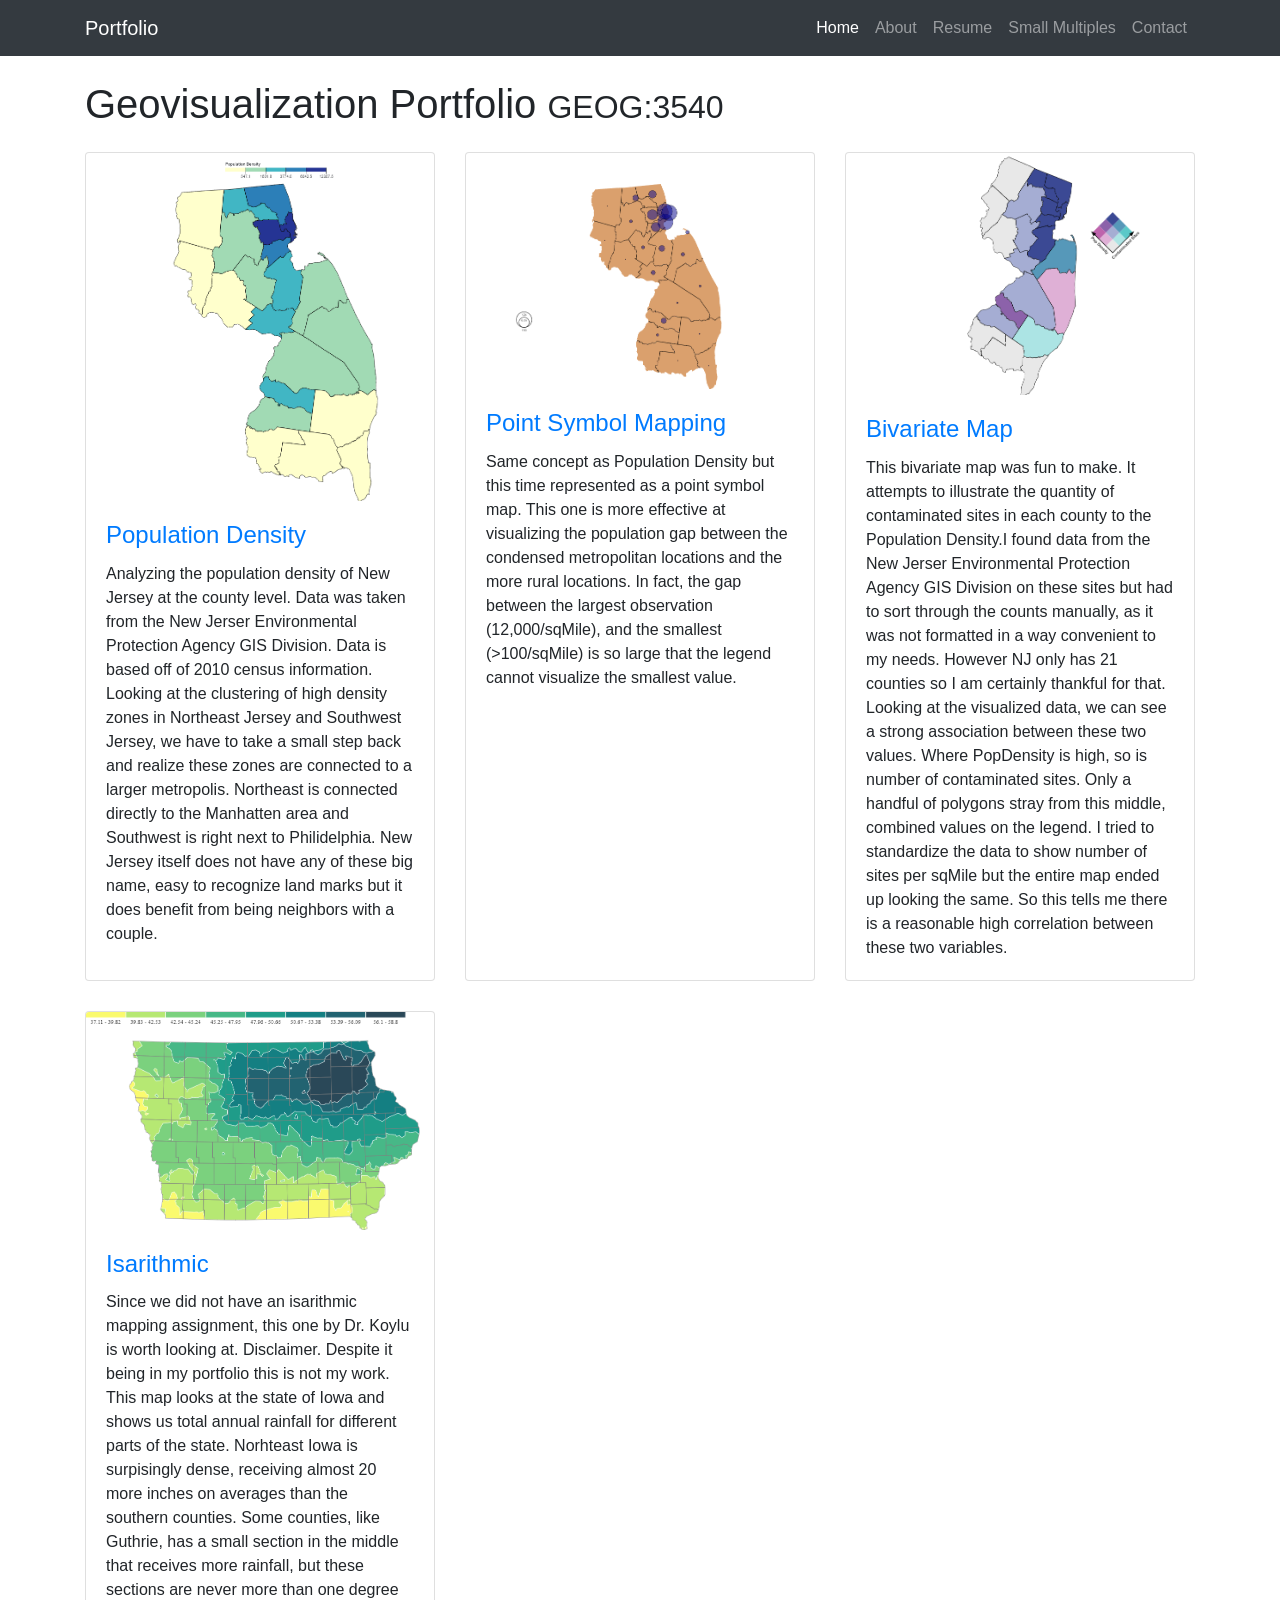
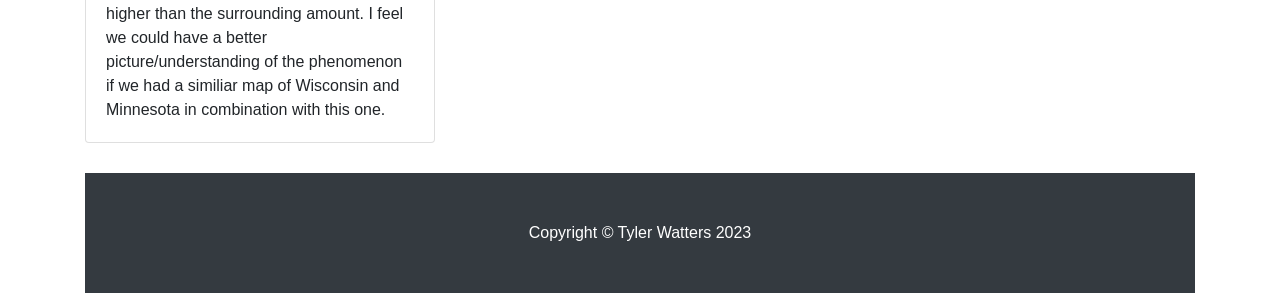
==== index.html @ cc7315b5 "Update index.html fixed small multiples link" ====
<!DOCTYPE html>
<html lang="en">

  <head>

    <meta charset="utf-8">
    <meta name="viewport" content="width=device-width, initial-scale=1, shrink-to-fit=no">
    <meta name="description" content="">
    <meta name="author" content="">

    <title>Tyler Watters - GeoVis Projects</title>

    <!-- Bootstrap core CSS -->
    <link href="vendor/bootstrap/css/bootstrap.min.css" rel="stylesheet">

    <!-- Custom styles for this template -->
    <link href="css/3-col-portfolio.css" rel="stylesheet">

  </head>

  <body>

    <!-- Navigation -->
    <nav class="navbar navbar-expand-lg navbar-dark bg-dark fixed-top">
      <div class="container">
        <a class="navbar-brand" href="#">Portfolio</a>
        <button class="navbar-toggler" type="button" data-toggle="collapse" data-target="#navbarResponsive" aria-controls="navbarResponsive" aria-expanded="false" aria-label="Toggle navigation">
          <span class="navbar-toggler-icon"></span>
        </button>
        <div class="collapse navbar-collapse" id="navbarResponsive">
          <ul class="navbar-nav ml-auto">
            <li class="nav-item active">
              <a class="nav-link" href="#">Home
                <span class="sr-only">(current)</span>
              </a>
            </li>
            <li class="nav-item">
              <a class="nav-link" href="shortbio.html">About</a>
            </li>
            <li class="nav-item">
              <a class="nav-link" href="Files/Resume.pdf">Resume</a>
            </li>
	<li class="nav-item">
              <a class="nav-link" href="smallMultiples/index.html">Small Multiples</a>
            </li>
            <li class="nav-item">
              <a class="nav-link" href="mailto:tylerwatters@uiowa.edu">Contact</a>
            </li>
          </ul>
        </div>
      </div>
    </nav>

    <!-- Page Content -->
    <div class="container">

      <!-- Page Heading -->
      <h1 class="my-4">Geovisualization Portfolio
        <small>GEOG:3540</small>
      </h1>

      <div class="row">
        <div class="col-lg-4 col-sm-6 portfolio-item">
          <div class="card h-100">
            <a href="https://observablehq.com/d/8ca377a5ce0a1c5b"><img class="card-img-top" src="Images/choropleth.png" alt=""></a>
            <div class="card-body">
              <h4 class="card-title">
                <a href="https://observablehq.com/d/8ca377a5ce0a1c5b">Population Density</a>
              </h4>
              <p class="card-text">Analyzing the population density of New Jersey at the county level. Data was taken from the New Jerser Environmental Protection Agency GIS Division. Data is based off of 2010 census information. Looking at the clustering of high density zones in Northeast Jersey and Southwest Jersey, we have to take a small step back and realize these zones are connected to a larger metropolis. Northeast is connected directly to the Manhatten area and Southwest is right next to Philidelphia. New Jersey itself does not have any of these big name, easy to recognize land marks but it does benefit from being neighbors with a couple.</p>
            </div>
          </div>
        </div>
        <div class="col-lg-4 col-sm-6 portfolio-item">
          <div class="card h-100">
            <a href="https://observablehq.com/d/66ea432ea9c13d68"><img class="card-img-top" src="Images/proportionalSymbols.png" alt=""></a>
            <div class="card-body">
              <h4 class="card-title">
                <a href="https://observablehq.com/d/66ea432ea9c13d68">Point Symbol Mapping</a>
              </h4>
              <p class="card-text">Same concept as Population Density but this time represented as a point symbol map. This one is more effective at visualizing the population gap between the condensed metropolitan locations and the more rural locations. In fact, the gap between the largest observation (12,000/sqMile), and the smallest (>100/sqMile) is so large that the legend cannot visualize the smallest value. </p>
            </div>
          </div>
        </div>
        <div class="col-lg-4 col-sm-6 portfolio-item">
          <div class="card h-100">
            <a href="https://observablehq.com/d/55b864ce041a5874"><img class="card-img-top" src="Images/bivariate.png" alt=""></a>
            <div class="card-body">
              <h4 class="card-title">
                <a href="https://observablehq.com/d/55b864ce041a5874">Bivariate Map</a>
              </h4>
              <p class="card-text">This bivariate map was fun to make. It attempts to illustrate the quantity of contaminated sites in each county to the Population Density.I found data from the New Jerser Environmental Protection Agency GIS Division on these sites but had to sort through the counts manually, as it was not formatted in a way convenient to my needs. However NJ only has 21 counties so I am certainly thankful for that. Looking at the visualized data, we can see a strong association between these two values. Where PopDensity is high, so is number of contaminated sites. Only a handful of polygons stray from this middle, combined values on the legend. I tried to standardize the data to show number of sites per sqMile but the entire map ended up looking the same. So this tells me there is a reasonable high correlation between these two variables.  </p>
            </div>
          </div>
        </div>
        <div class="col-lg-4 col-sm-6 portfolio-item">
          <div class="card h-100">
            <a href="https://observablehq.com/@caglarkoylu/isarithmic-mapping-geog-3540"><img class="card-img-top" src="Images/isarithmic.png" alt=""></a>
            <div class="card-body">
              <h4 class="card-title">
                <a href="https://observablehq.com/@caglarkoylu/isarithmic-mapping-geog-3540">Isarithmic</a>
              </h4>
              <p class="card-text">Since we did not have an isarithmic mapping assignment, this one by Dr. Koylu is worth looking at. Disclaimer. Despite it being in my portfolio this is not my work. This map looks at the state of Iowa and shows us total annual rainfall for different parts of the state. Norhteast Iowa is surpisingly dense, receiving almost 20 more inches on averages than the southern counties. Some counties, like Guthrie, has a small section in the middle that receives more rainfall, but these sections are never more than one degree higher than the surrounding amount. I feel we could have a better picture/understanding of the phenomenon if we had a similiar map of Wisconsin and Minnesota in combination with this one. </p>
            </div>
          </div>
        </div>



    </div>
    <!-- /.container -->

    <!-- Footer -->
    <footer class="py-5 bg-dark">
      <div class="container">
        <p class="m-0 text-center text-white">Copyright &copy; Tyler Watters 2023</p>
      </div>
      <!-- /.container -->
    </footer>

    <!-- Bootstrap core JavaScript -->
    <script src="vendor/jquery/jquery.min.js"></script>
    <script src="vendor/bootstrap/js/bootstrap.bundle.min.js"></script>

  </body>

</html>
---- css/3-col-portfolio.css ----
/*!
 * Start Bootstrap - 3 Col Portfolio (https://startbootstrap.com/template-overviews/3-col-portfolio)
 * Copyright 2013-2018 Start Bootstrap
 * Licensed under MIT (https://github.com/BlackrockDigital/startbootstrap-3-col-portfolio/blob/master/LICENSE)
 */

body {
  padding-top: 54px;
}

@media (min-width: 992px) {
  body {
    padding-top: 56px;
  }
}

.portfolio-item {
  margin-bottom: 30px;
}

.pagination {
  margin-bottom: 30px;
}
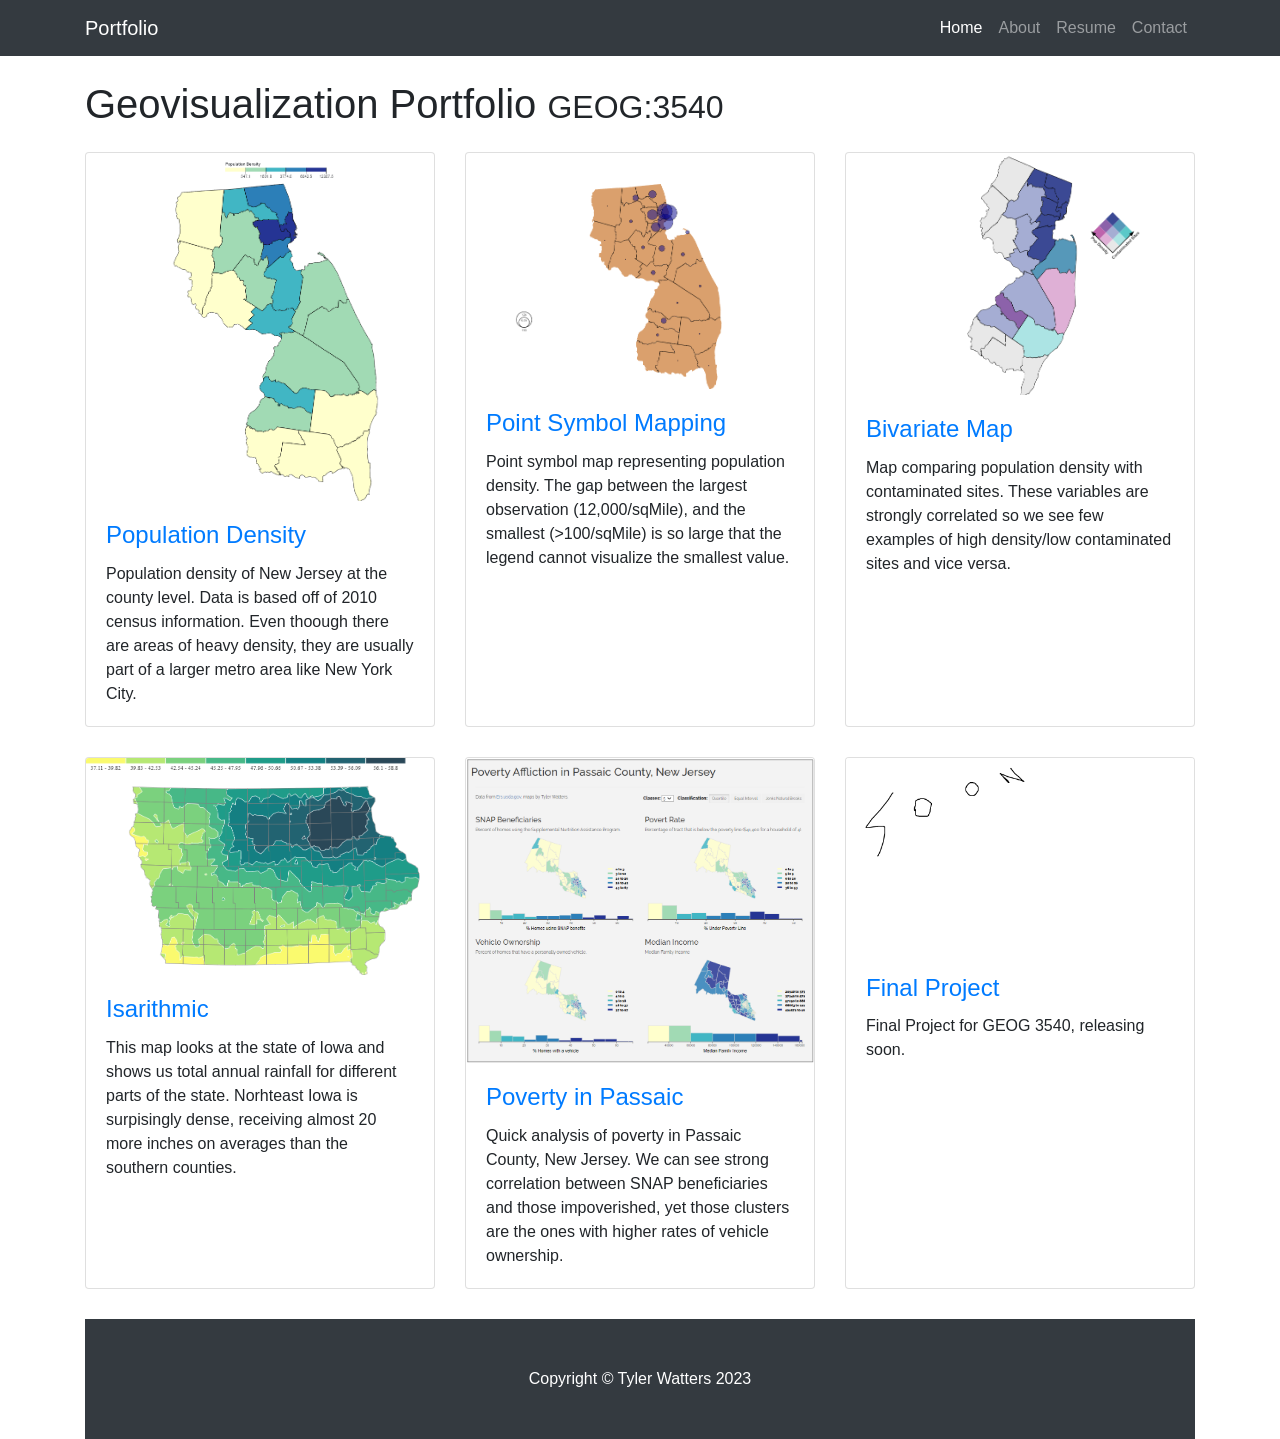
==== commit 1a051066: "update updated index smallMultiples is now in a cell instead of on the banner link to project added" ====
--- a/index.html
+++ b/index.html
@@ -40,9 +40,7 @@
             <li class="nav-item">
               <a class="nav-link" href="Files/Resume.pdf">Resume</a>
             </li>
-	<li class="nav-item">
-              <a class="nav-link" href="smallMultiples/index.html">Small Multiples</a>
-            </li>
+	
             <li class="nav-item">
               <a class="nav-link" href="mailto:tylerwatters@uiowa.edu">Contact</a>
             </li>
@@ -67,7 +65,7 @@
               <h4 class="card-title">
                 <a href="https://observablehq.com/d/8ca377a5ce0a1c5b">Population Density</a>
               </h4>
-              <p class="card-text">Analyzing the population density of New Jersey at the county level. Data was taken from the New Jerser Environmental Protection Agency GIS Division. Data is based off of 2010 census information. Looking at the clustering of high density zones in Northeast Jersey and Southwest Jersey, we have to take a small step back and realize these zones are connected to a larger metropolis. Northeast is connected directly to the Manhatten area and Southwest is right next to Philidelphia. New Jersey itself does not have any of these big name, easy to recognize land marks but it does benefit from being neighbors with a couple.</p>
+              <p class="card-text">Population density of New Jersey at the county level. Data is based off of 2010 census information. Even thoough there are areas of heavy density, they are usually part of a larger metro area like New York City.</p>
             </div>
           </div>
         </div>
@@ -78,10 +76,11 @@
               <h4 class="card-title">
                 <a href="https://observablehq.com/d/66ea432ea9c13d68">Point Symbol Mapping</a>
               </h4>
-              <p class="card-text">Same concept as Population Density but this time represented as a point symbol map. This one is more effective at visualizing the population gap between the condensed metropolitan locations and the more rural locations. In fact, the gap between the largest observation (12,000/sqMile), and the smallest (>100/sqMile) is so large that the legend cannot visualize the smallest value. </p>
+              <p class="card-text">Point symbol map representing population density. The gap between the largest observation (12,000/sqMile), and the smallest (>100/sqMile) is so large that the legend cannot visualize the smallest value. </p>
             </div>
           </div>
         </div>
+
         <div class="col-lg-4 col-sm-6 portfolio-item">
           <div class="card h-100">
             <a href="https://observablehq.com/d/55b864ce041a5874"><img class="card-img-top" src="Images/bivariate.png" alt=""></a>
@@ -89,7 +88,7 @@
               <h4 class="card-title">
                 <a href="https://observablehq.com/d/55b864ce041a5874">Bivariate Map</a>
               </h4>
-              <p class="card-text">This bivariate map was fun to make. It attempts to illustrate the quantity of contaminated sites in each county to the Population Density.I found data from the New Jerser Environmental Protection Agency GIS Division on these sites but had to sort through the counts manually, as it was not formatted in a way convenient to my needs. However NJ only has 21 counties so I am certainly thankful for that. Looking at the visualized data, we can see a strong association between these two values. Where PopDensity is high, so is number of contaminated sites. Only a handful of polygons stray from this middle, combined values on the legend. I tried to standardize the data to show number of sites per sqMile but the entire map ended up looking the same. So this tells me there is a reasonable high correlation between these two variables.  </p>
+              <p class="card-text">Map comparing population density with contaminated sites. These variables are strongly correlated so we see few examples of high density/low contaminated sites and vice versa. </p>
             </div>
           </div>
         </div>
@@ -100,11 +99,34 @@
               <h4 class="card-title">
                 <a href="https://observablehq.com/@caglarkoylu/isarithmic-mapping-geog-3540">Isarithmic</a>
               </h4>
-              <p class="card-text">Since we did not have an isarithmic mapping assignment, this one by Dr. Koylu is worth looking at. Disclaimer. Despite it being in my portfolio this is not my work. This map looks at the state of Iowa and shows us total annual rainfall for different parts of the state. Norhteast Iowa is surpisingly dense, receiving almost 20 more inches on averages than the southern counties. Some counties, like Guthrie, has a small section in the middle that receives more rainfall, but these sections are never more than one degree higher than the surrounding amount. I feel we could have a better picture/understanding of the phenomenon if we had a similiar map of Wisconsin and Minnesota in combination with this one. </p>
+              <p class="card-text">This map looks at the state of Iowa and shows us total annual rainfall for different parts of the state. Norhteast Iowa is surpisingly dense, receiving almost 20 more inches on averages than the southern counties. </p>
             </div>
           </div>
         </div>
 
+<div class="col-lg-4 col-sm-6 portfolio-item">
+          <div class="card h-100">
+            <a href="poverty/index.html"><img class="card-img-top" src="Images/smallMultiples.png" alt=""></a>
+            <div class="card-body">
+              <h4 class="card-title">
+                <a href="poverty/index.html">Poverty in Passaic</a>
+              </h4>
+              <p class="card-text">Quick analysis of poverty in Passaic County, New Jersey. We can see strong correlation between SNAP beneficiaries and those impoverished, yet those clusters are the ones with higher rates of vehicle ownership. </p>
+            </div>
+          </div>
+        </div>
+
+<div class="col-lg-4 col-sm-6 portfolio-item">
+          <div class="card h-100">
+            <a href="index.html"><img class="card-img-top" src="Images/soon.png" alt=""></a>
+            <div class="card-body">
+              <h4 class="card-title">
+                <a href="index.html">Final Project</a>
+              </h4>
+              <p class="card-text">Final Project for GEOG 3540, releasing soon.</p>
+            </div>
+          </div>
+        </div>
 
 
     </div>
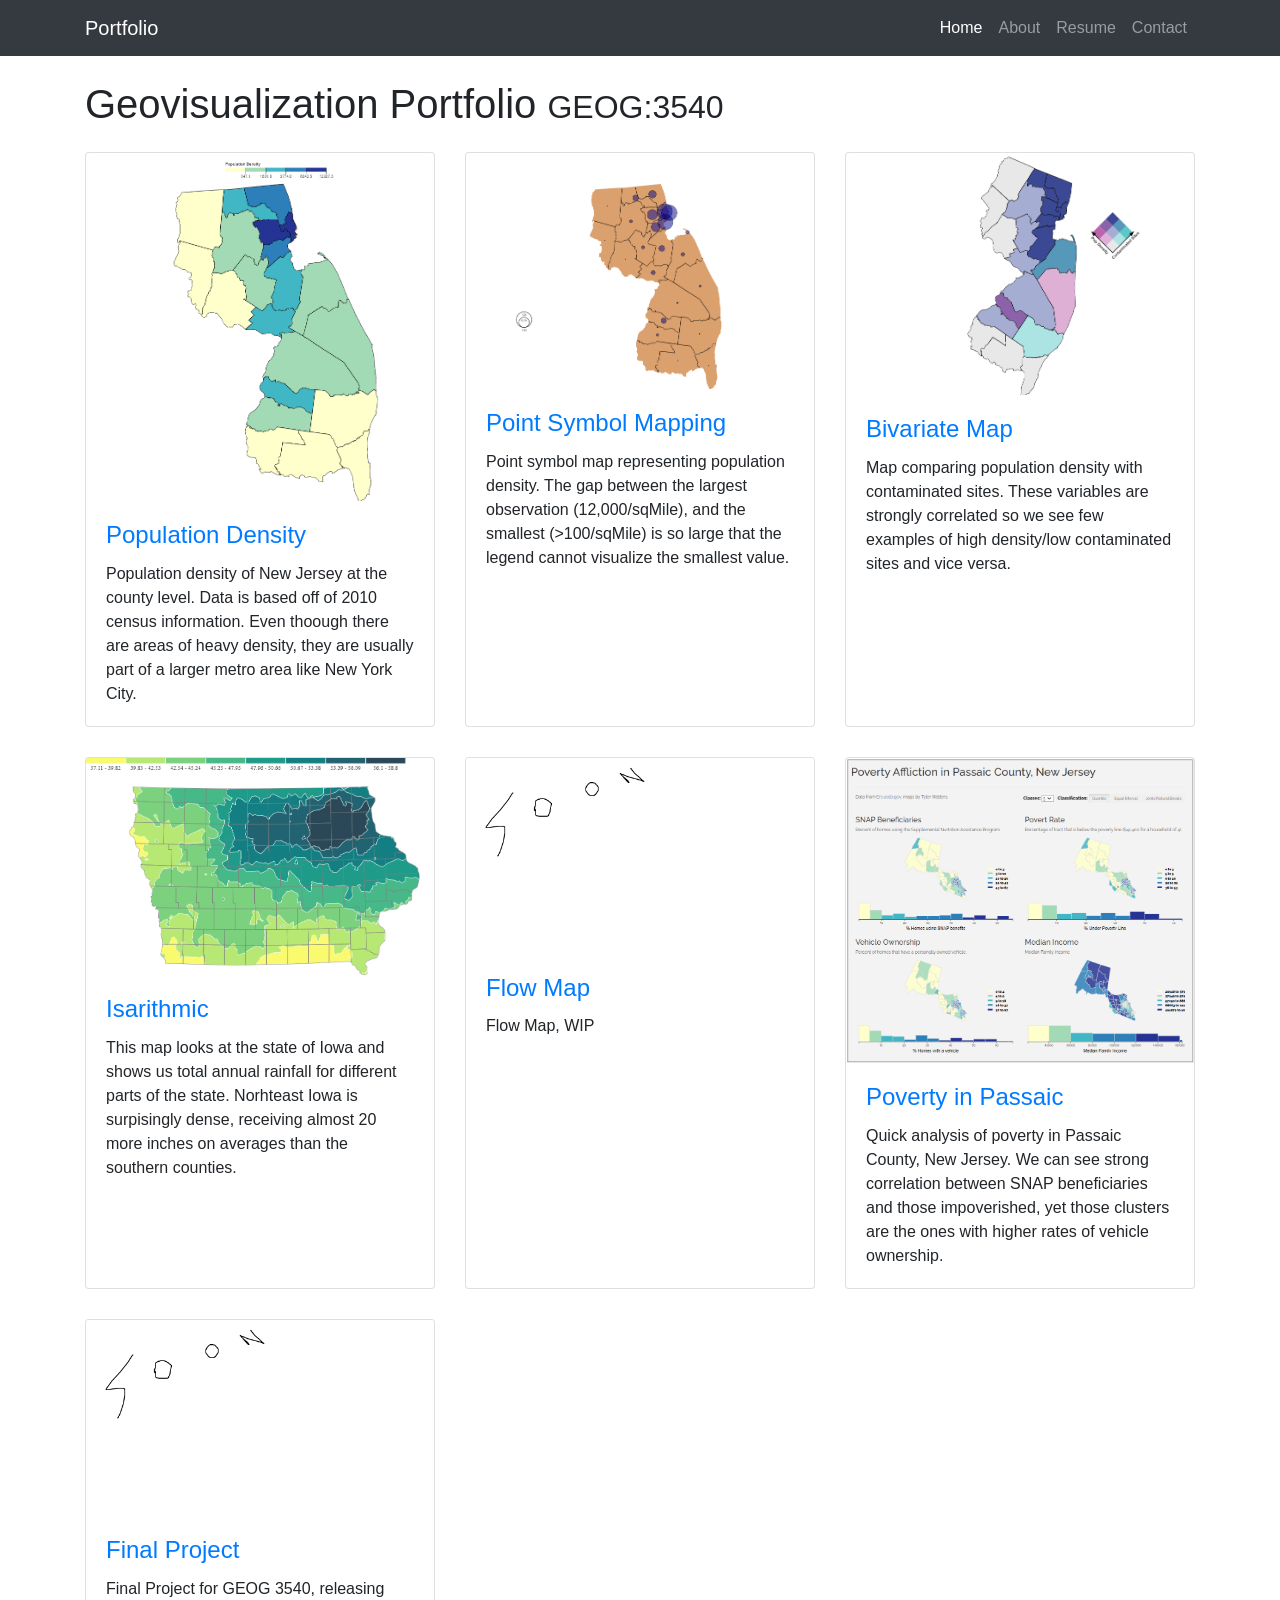
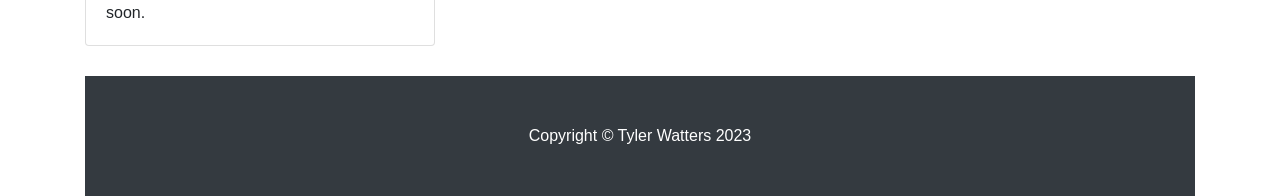
==== commit c4113997: "Update index.html added flowmap location" ====
--- a/index.html
+++ b/index.html
@@ -106,6 +106,18 @@
 
 <div class="col-lg-4 col-sm-6 portfolio-item">
           <div class="card h-100">
+            <a href="index.html"><img class="card-img-top" src="Images/soon.png" alt=""></a>
+            <div class="card-body">
+              <h4 class="card-title">
+                <a href="index.html">Flow Map</a>
+              </h4>
+              <p class="card-text">Flow Map, WIP</p>
+            </div>
+          </div>
+        </div>
+
+<div class="col-lg-4 col-sm-6 portfolio-item">
+          <div class="card h-100">
             <a href="poverty/index.html"><img class="card-img-top" src="Images/smallMultiples.png" alt=""></a>
             <div class="card-body">
               <h4 class="card-title">
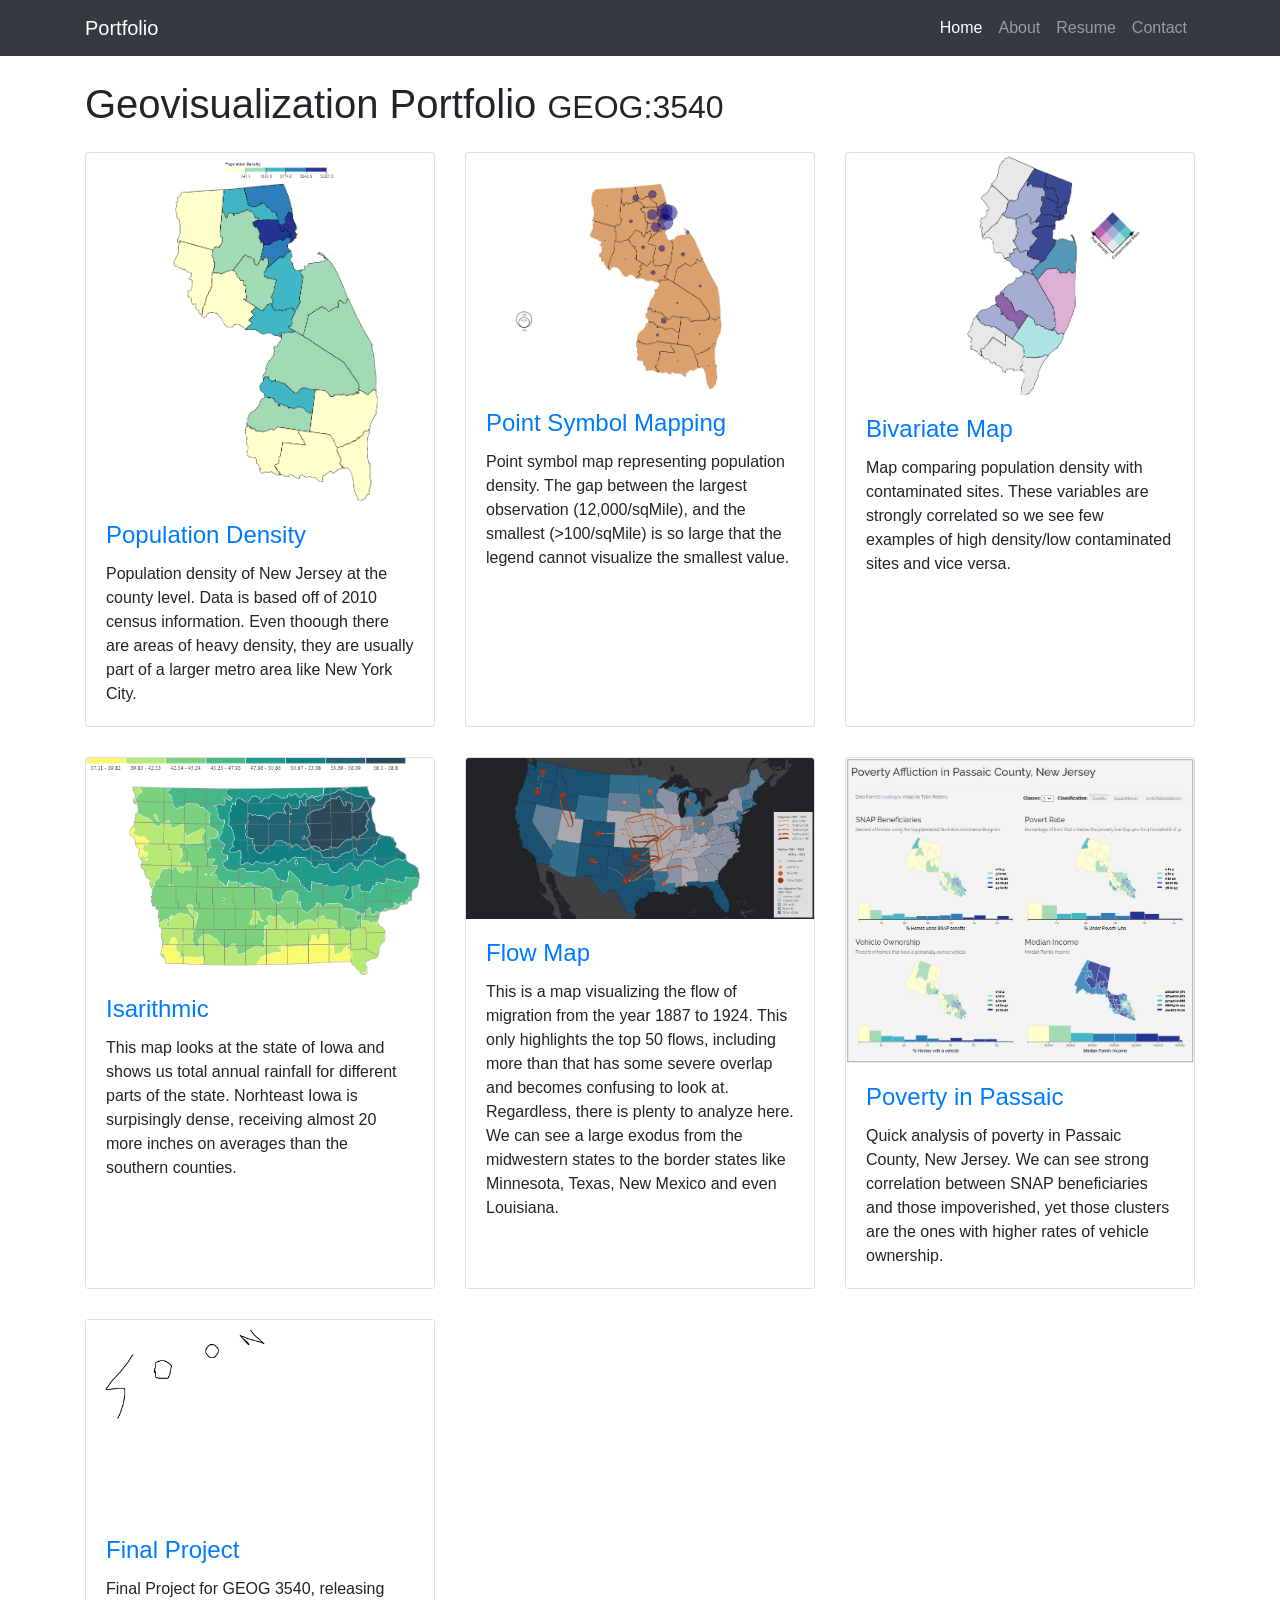
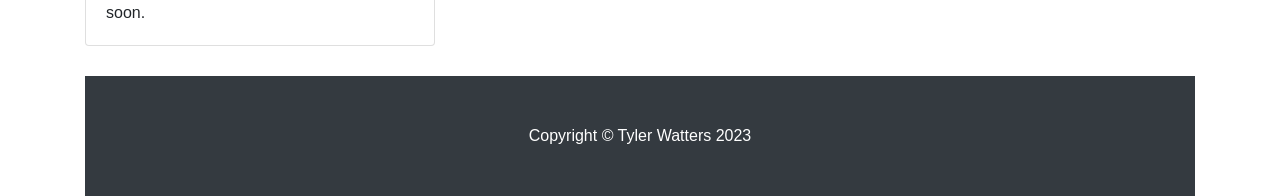
==== commit a92debac: "flowmap added flow map and description of it" ====
--- a/index.html
+++ b/index.html
@@ -106,12 +106,12 @@
 
 <div class="col-lg-4 col-sm-6 portfolio-item">
           <div class="card h-100">
-            <a href="index.html"><img class="card-img-top" src="Images/soon.png" alt=""></a>
+            <a href="flowmap.html"><img class="card-img-top" src="Images/Flowmap.png" alt=""></a>
             <div class="card-body">
               <h4 class="card-title">
-                <a href="index.html">Flow Map</a>
+                <a href="flowmap.html">Flow Map</a>
               </h4>
-              <p class="card-text">Flow Map, WIP</p>
+              <p class="card-text">This is a map visualizing the flow of migration from the year 1887 to 1924. This only highlights the top 50 flows, including more than that has some severe overlap and becomes confusing to look at. Regardless, there is plenty to analyze here. We can see a large exodus from the midwestern states to the border states like Minnesota, Texas, New Mexico and even Louisiana.</p>
             </div>
           </div>
         </div>
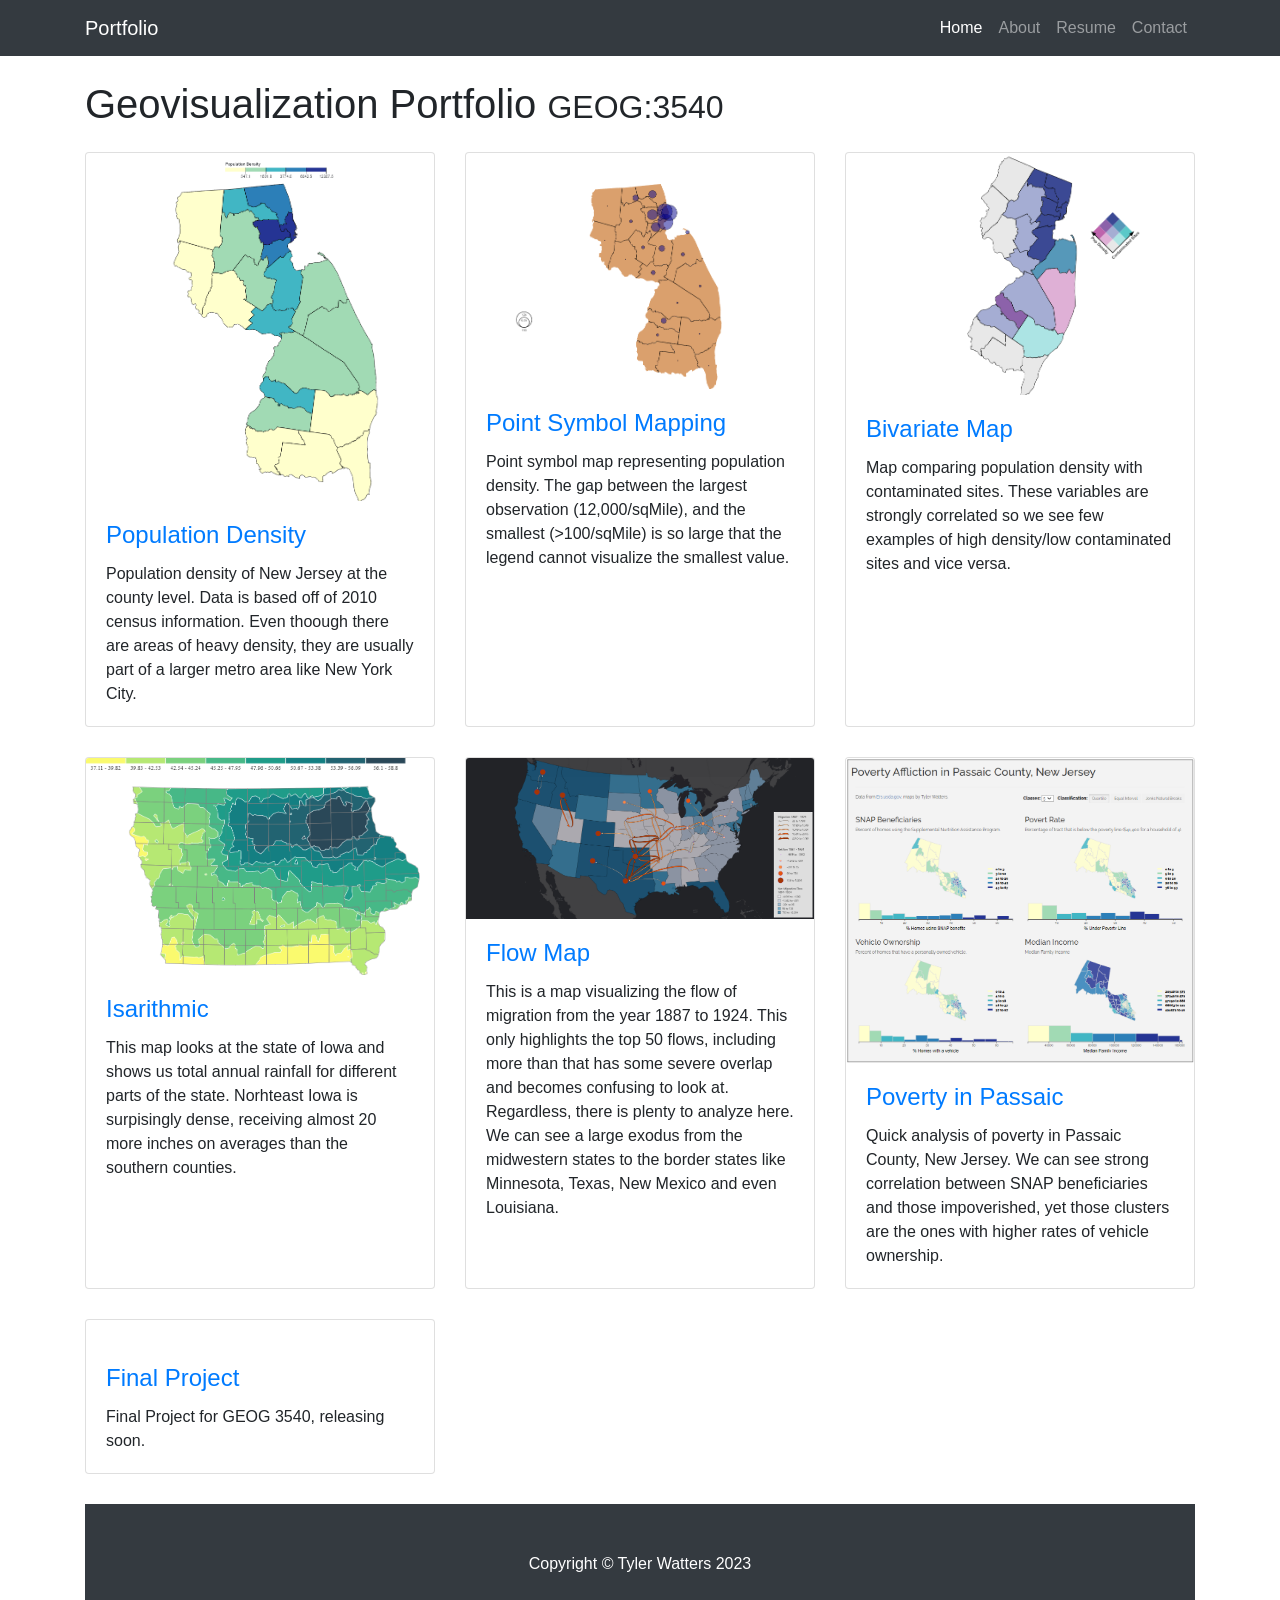
==== commit a86c71cf: "final WIP Final project has attributes now, that was a PAIN" ====
--- a/index.html
+++ b/index.html
@@ -130,10 +130,10 @@
 
 <div class="col-lg-4 col-sm-6 portfolio-item">
           <div class="card h-100">
-            <a href="index.html"><img class="card-img-top" src="Images/soon.png" alt=""></a>
+            <a href="index.html"><img class="card-img-top" src="Images/FinalWIP.png" alt=""></a>
             <div class="card-body">
               <h4 class="card-title">
-                <a href="index.html">Final Project</a>
+                <a href="Images/FinalWIP.png">Final Project</a>
               </h4>
               <p class="card-text">Final Project for GEOG 3540, releasing soon.</p>
             </div>
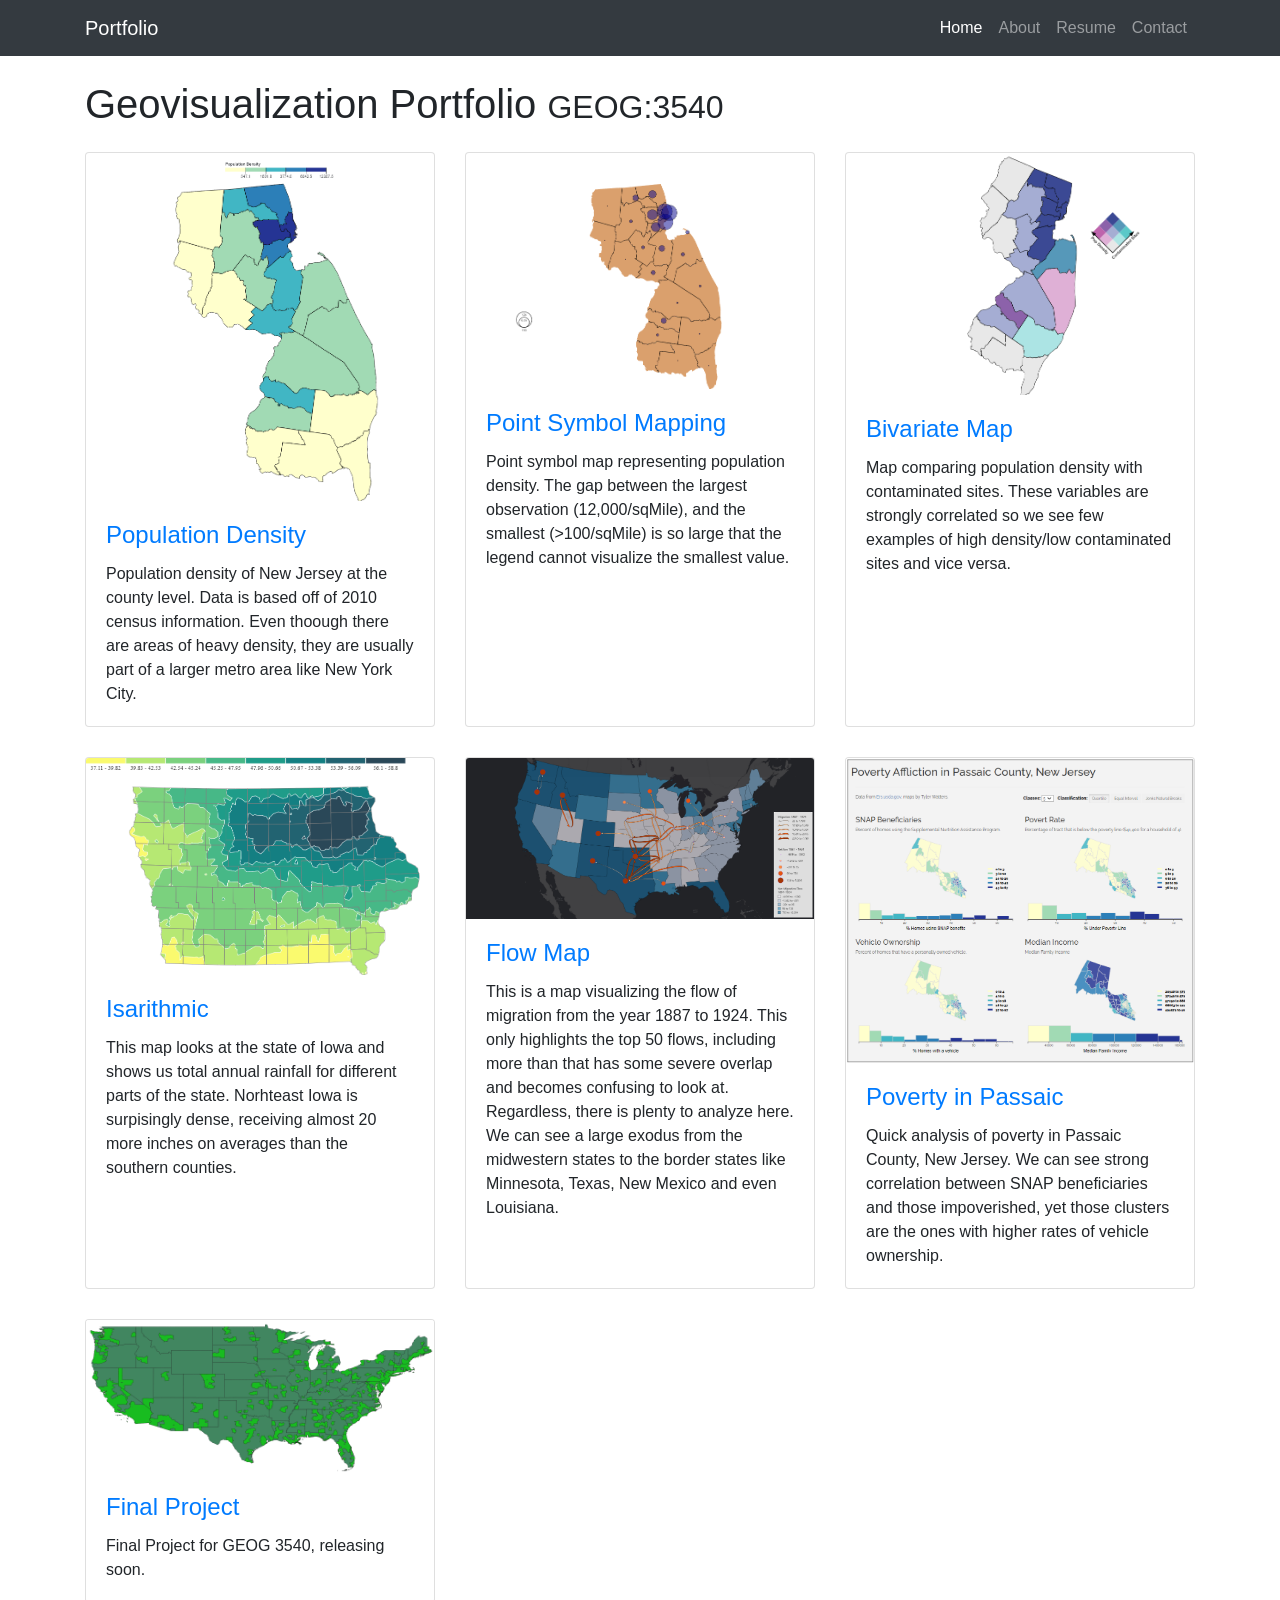
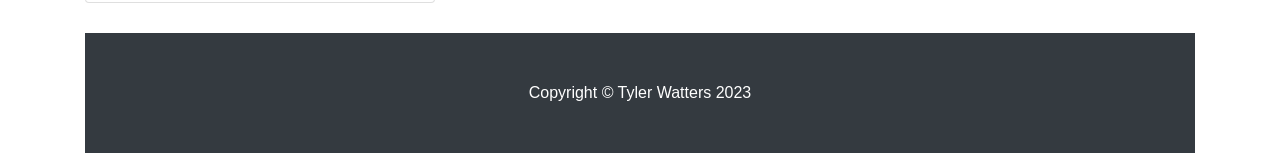
==== commit eebaeab5: "finalproj updated added link to final project site" ====
--- a/index.html
+++ b/index.html
@@ -130,10 +130,10 @@
 
 <div class="col-lg-4 col-sm-6 portfolio-item">
           <div class="card h-100">
-            <a href="index.html"><img class="card-img-top" src="Images/FinalWIP.png" alt=""></a>
+            <a href="https://observablehq.com/d/14bafb099b75bd49"><img class="card-img-top" src="Images/FinalWIP.png" alt=""></a>
             <div class="card-body">
               <h4 class="card-title">
-                <a href="Images/FinalWIP.png">Final Project</a>
+                <a href="https://observablehq.com/d/14bafb099b75bd49">Final Project</a>
               </h4>
               <p class="card-text">Final Project for GEOG 3540, releasing soon.</p>
             </div>
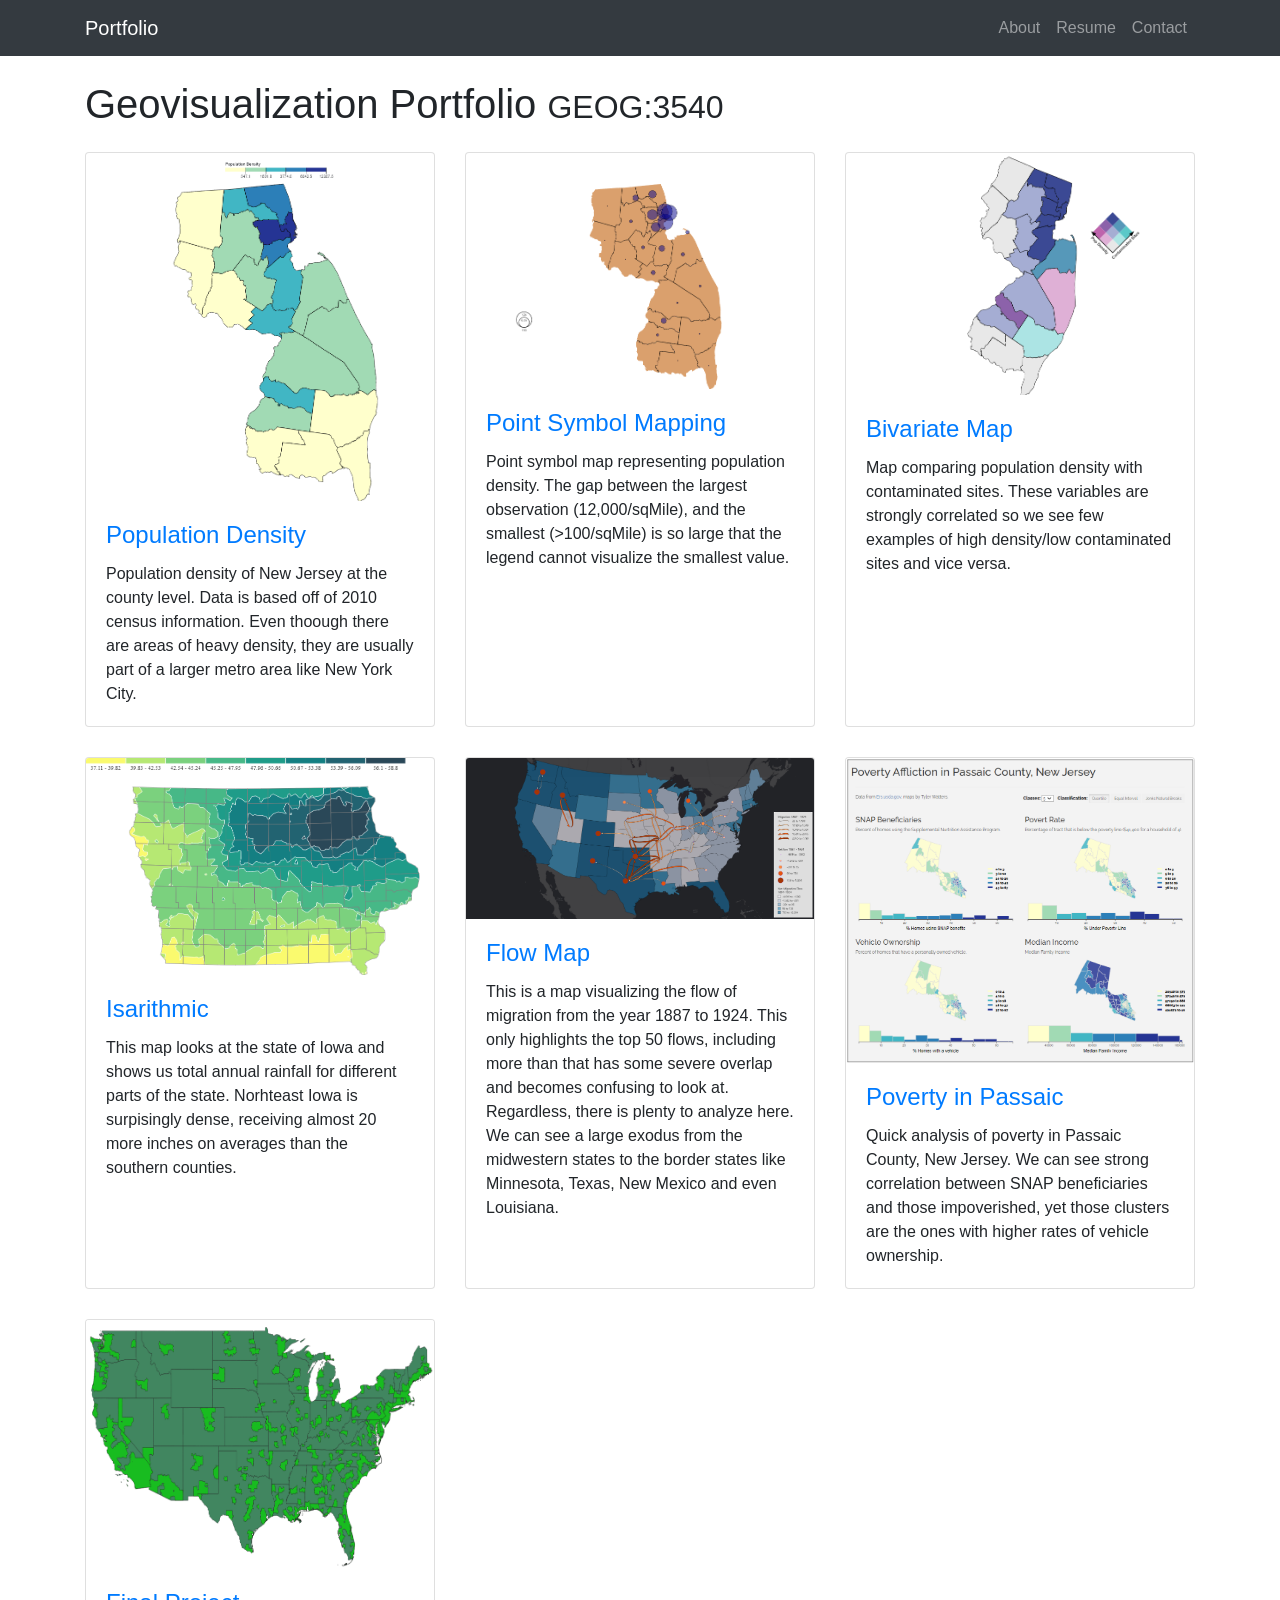
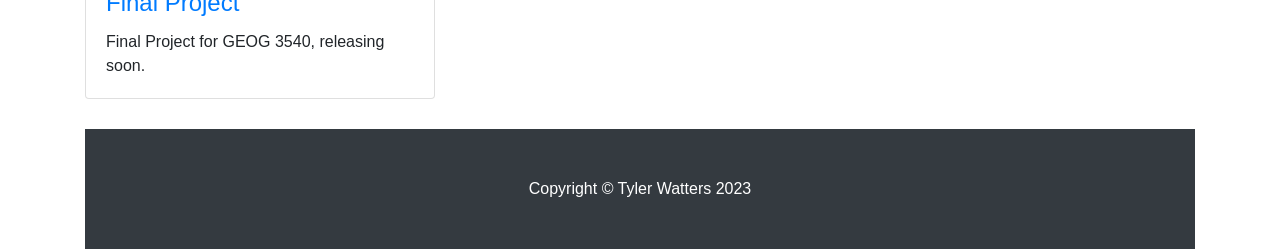
==== commit 47172909: "removed removed the 140MB geojson,  replaced with smaller one" ====
--- a/index.html
+++ b/index.html
@@ -30,9 +30,7 @@
         <div class="collapse navbar-collapse" id="navbarResponsive">
           <ul class="navbar-nav ml-auto">
             <li class="nav-item active">
-              <a class="nav-link" href="#">Home
-                <span class="sr-only">(current)</span>
-              </a>
+              
             </li>
             <li class="nav-item">
               <a class="nav-link" href="shortbio.html">About</a>
@@ -130,10 +128,10 @@
 
 <div class="col-lg-4 col-sm-6 portfolio-item">
           <div class="card h-100">
-            <a href="https://observablehq.com/d/14bafb099b75bd49"><img class="card-img-top" src="Images/FinalWIP.png" alt=""></a>
+            <a href="finalProject.html"><img class="card-img-top" src="Images/finalWIPresized.png" alt=""></a>
             <div class="card-body">
               <h4 class="card-title">
-                <a href="https://observablehq.com/d/14bafb099b75bd49">Final Project</a>
+                <a href="finalProject.html">Final Project</a>
               </h4>
               <p class="card-text">Final Project for GEOG 3540, releasing soon.</p>
             </div>
